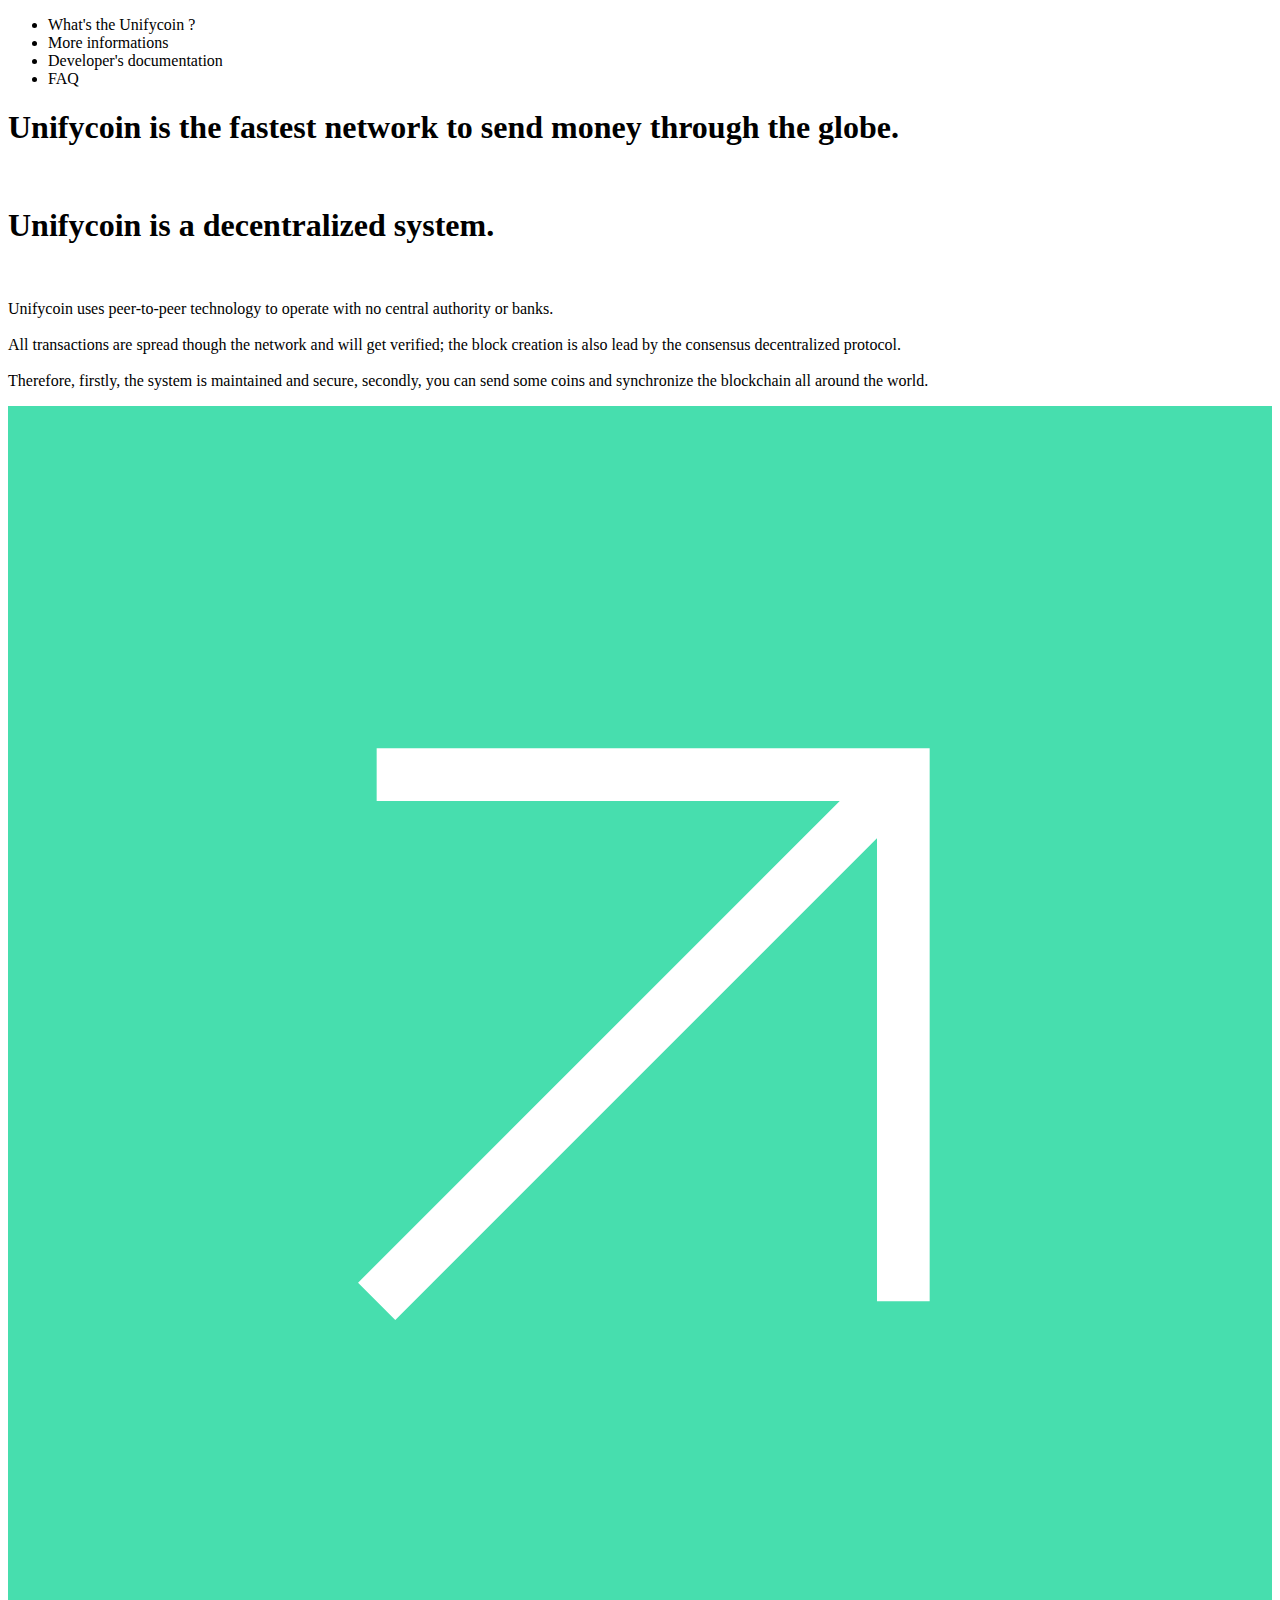
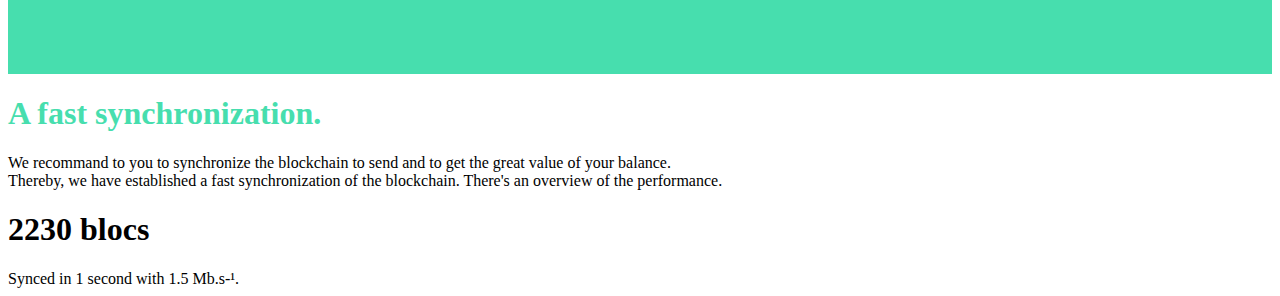
==== index.html @ 9b7f0802 "Add files via upload" ====
<!doctype html>
<html lang="en-US">
  <head>
    <meta charset="utf-8">
    <title>Unifycoin</title>
    <link href="assets/main.css" rel="stylesheet">
  </head>
  <body>
      <header class="application__header_content-structure">
          <ul class="application__header_navigation-structure">
              <li>What's the Unifycoin ?</li>
              <li>More informations</li>
              <li>Developer's documentation</li>
              <li>FAQ</li>
          </ul>
      </header>
      <main class="application__main_content-structure">
        <section class="application__portfolio_content-structure">
            <h1 class="application__portfolio_title-content">Unifycoin is the fastest network to send money through the globe.</h1>
        </section>
        
        <section class="application__advantages_content-structure">
            <div class="application__presentation_title-container">
                <div class="application__presentation_illustration-structure">
                    <img class="application__presentation_illustration-network" alt="" src="assets/icons/private-relay.png">
                </div>
                <h1 class="application__presentation_title-content">Unifycoin is a decentralized system.</h1>
            </div>
            <div class="application__presentation_description-structure">
                <img class="application__presentation_illustation-glob" alt="" src="assets/icons/glob.svg"/>
                <div class="application__presentation_container-structure">
                    <p class="application__presentation_description_content">Unifycoin uses peer-to-peer technology to operate with no central authority or banks.<br><br>All transactions are spread though the network and will get verified; the block creation is also lead by the consensus decentralized protocol.<br><br>Therefore, firstly, the system is maintained and secure, secondly, you can send some coins and synchronize the blockchain all around the world.
                    </p>
                </div>
            </div>
        </section>
        
        <section class="application__advantages_multi-container" data-grid-columns="2">
            <div class="application__advantages_content-structure">
                <div class="application__presentation_title-container">
                    <div class="application__presentation_illustration-structure" style="background-color:#47deae;">
                        <svg viewBox="0 0 24 24" class="application__presentation_illustration-network">
                            <path fill="none" stroke="#fff" strokelinecap="round" strokelinejoin="round" strokewidth="5" d="M7 17L17 7M7 7h10v10"></path>
                        </svg>
                    </div>
                    <h1 class="application__presentation_title-content" style="color:#47deae;">A fast synchronization.</h1>
                </div>
                <div class="application__presentation_container-structure">
                    <p class="application__presentation_description_content">We recommand to you to synchronize the blockchain to send and to get the great value of your balance.<br>Thereby, we have established a fast synchronization of the blockchain. There's an overview of the performance.</p>
                    <div class="application__progressbar_container-structure">
                        <div class="application__progressbar_content-personalized"></div>
                    </div>
                    <h1 class="application__progressbar_content-legend">2230 blocs</h1>
                    <span>Synced in 1 second with 1.5 Mb.s-¹.</span>
                </div>
            </div>
        </section>
      </main>
  </body>
</html>
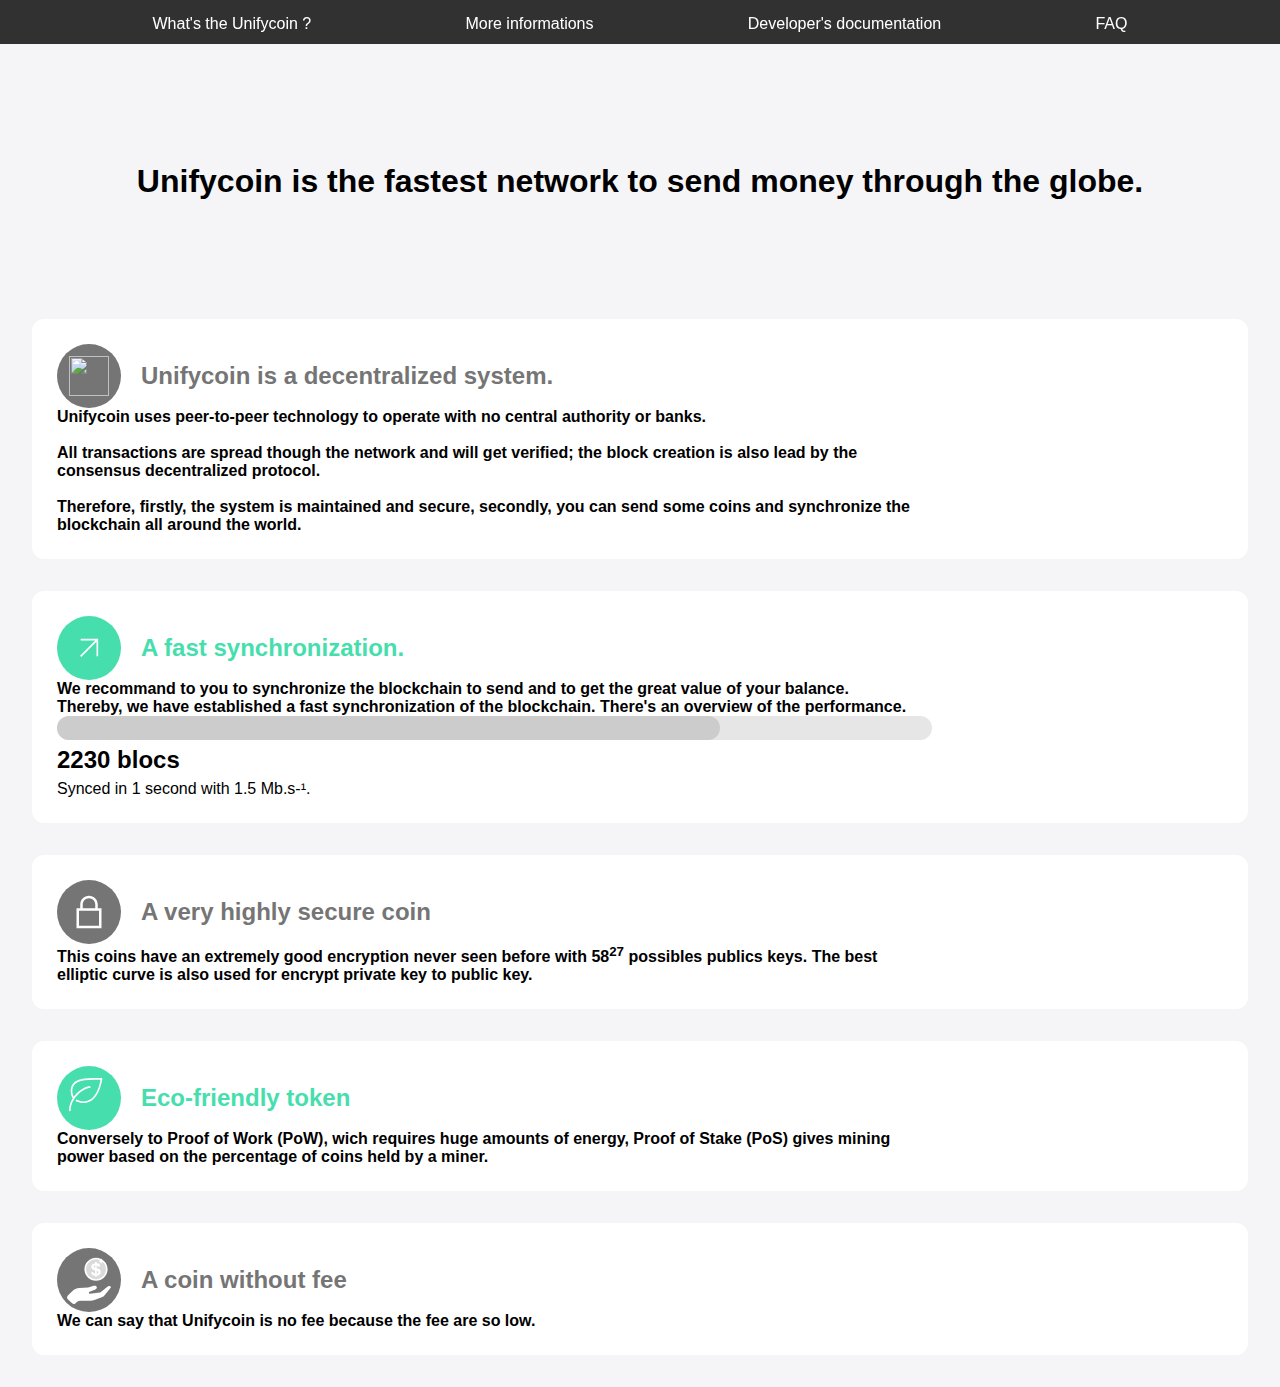
==== commit 0f09dbe9: "navbar" ====
--- a/index.html
+++ b/index.html
@@ -4,27 +4,33 @@
     <meta charset="utf-8">
     <title>Unifycoin</title>
     <link href="assets/main.css" rel="stylesheet">
+    <link rel="icon" type="image/png" href="/assets/icons/favicon.png" />
   </head>
   <body>
       <header class="application__header_content-structure">
           <ul class="application__header_navigation-structure">
-              <li>What's the Unifycoin ?</li>
-              <li>More informations</li>
-              <li>Developer's documentation</li>
-              <li>FAQ</li>
+                <li><a href="/">What's the Unifycoin ?</a></li>
+                <li class="deroulant"><a href="">More informations</a>
+                    <ul class="sous">
+                        <li><a href="/information/developer.html">For developer</a></li>
+                        <li><a href="/information/enterprise.html">For enterprise</a></li>
+                    </ul>
+                </li>
+                <li><a href="documentation.html">Developer's documentation</a></li>
+                <li><a href="faq.html">FAQ</a></li>
           </ul>
       </header>
       <main class="application__main_content-structure">
         <section class="application__portfolio_content-structure">
-            <h1 class="application__portfolio_title-content">Unifycoin is the fastest network to send money through the globe.</h1>
-        </section>
+            <h1 class="application__portfolio_title-content" id="presentation">Unifycoin is the fastest network to send money through the globe.</h1>
+        </section>  
         
         <section class="application__advantages_content-structure">
             <div class="application__presentation_title-container">
                 <div class="application__presentation_illustration-structure">
                     <img class="application__presentation_illustration-network" alt="" src="assets/icons/private-relay.png">
                 </div>
-                <h1 class="application__presentation_title-content">Unifycoin is a decentralized system.</h1>
+                <h2 class="application__presentation_title-content" >Unifycoin is a decentralized system.</h2>
             </div>
             <div class="application__presentation_description-structure">
                 <img class="application__presentation_illustation-glob" alt="" src="assets/icons/glob.svg"/>
@@ -43,15 +49,67 @@
                             <path fill="none" stroke="#fff" strokelinecap="round" strokelinejoin="round" strokewidth="5" d="M7 17L17 7M7 7h10v10"></path>
                         </svg>
                     </div>
-                    <h1 class="application__presentation_title-content" style="color:#47deae;">A fast synchronization.</h1>
+                    <h2 class="application__presentation_title-content" style="color:#47deae;">A fast synchronization.</h2>
                 </div>
                 <div class="application__presentation_container-structure">
                     <p class="application__presentation_description_content">We recommand to you to synchronize the blockchain to send and to get the great value of your balance.<br>Thereby, we have established a fast synchronization of the blockchain. There's an overview of the performance.</p>
                     <div class="application__progressbar_container-structure">
                         <div class="application__progressbar_content-personalized"></div>
                     </div>
-                    <h1 class="application__progressbar_content-legend">2230 blocs</h1>
+                    <h2 class="application__progressbar_content-legend">2230 blocs</h2>
                     <span>Synced in 1 second with 1.5 Mb.s-¹.</span>
+                </div>
+            </div>
+        </section>
+        <section class="application__advantages_multi-container"  data-grid-columns="2">
+            <div class="application__advantages_content-structure" >
+                <div class="application__presentation_title-container" >
+                    <div class="application__presentation_illustration-structure" style="background-color:#757575;">
+                        <svg viewBox="0 0 32 32" class="application__presentation_illustration-network">
+                            <path fill="#fff" stroke="none" d="M 16 3 C 12.15625 3 9 6.15625 9 10 L 9 13 L 6 13 L 6 29 L 26 29 L 26 13 L 23 13 L 23 10 C 23 6.15625 19.84375 3 16 3 Z M 16 5 C 18.753906 5 21 7.246094 21 10 L 21 13 L 11 13 L 11 10 C 11 7.246094 13.246094 5 16 5 Z M 8 15 L 24 15 L 24 27 L 8 27 Z"/>
+                        </svg>
+                    </div>
+                    <h2 class="application__presentation_title-content" style="color:#757575;">A very highly secure coin</h2>
+                </div>
+                <div class="application__presentation_container-structure" >
+                    <p class="application__presentation_description_content">This coins have an extremely good encryption never seen before with 58<sup>27</sup> possibles publics keys. The best elliptic curve is also used for encrypt private key to public key.</p>
+                </div>
+            </div>
+        </section>
+        <section class="application__advantages_multi-container" data-grid-columns="2">
+            <div class="application__advantages_content-structure">
+                <div class="application__presentation_title-container">
+                    <div class="application__presentation_illustration-structure" style="background-color:#47deae;">
+                        <svg viewBox="0 0 24 24" class="application__presentation_illustration-network">
+                            <path fill="#fff" stroke="none" d="M19.883 0.178c-0.095-0.113-0.235-0.178-0.382-0.178l-0.51-0c-5.040-0.002-9.021-0.003-11.952 0.698-1.575 0.377-2.793 0.946-3.723 1.739-1.004 0.856-1.688 1.977-2.093 3.429-0.269 0.964-0.395 2.705 0.136 4.437 0.196 0.64 0.502 1.244 0.91 1.799-1.216 1.905-2.267 4.414-2.267 7.399 0 0.276 0.224 0.5 0.5 0.5s0.5-0.224 0.5-0.5c0-4.605 2.728-8.021 4.354-9.646 1.167-1.167 2.486-2.152 3.816-2.848 1.238-0.648 2.421-1.005 3.331-1.005 0.276 0 0.5-0.224 0.5-0.5s-0.224-0.5-0.5-0.5c-1.084 0-2.396 0.387-3.794 1.12-1.418 0.743-2.822 1.789-4.059 3.027-0.522 0.522-1.15 1.218-1.774 2.070-0.242-0.381-0.43-0.785-0.559-1.207-0.5-1.632-0.316-3.204-0.129-3.875 1.43-5.125 6.862-5.138 16.717-5.135-1.175 6.288-3.366 10.358-6.516 12.101-2.922 1.617-5.82 0.735-6.931 0.28-0.234-0.096-0.47-0.214-0.699-0.35-0.237-0.141-0.544-0.063-0.685 0.174s-0.063 0.544 0.174 0.685c0.272 0.162 0.552 0.302 0.832 0.417 0.622 0.254 1.624 0.58 2.865 0.687 0.274 0.024 0.545 0.035 0.814 0.035 1.469 0 2.849-0.353 4.115-1.053 1.609-0.89 3.001-2.339 4.139-4.304 1.334-2.305 2.338-5.362 2.983-9.086 0.025-0.145-0.015-0.294-0.11-0.407z"/>
+                        </svg>
+                    </div>
+                    <h2 class="application__presentation_title-content" style="color:#47deae;">Eco-friendly token</h2>
+                </div>
+                <div class="application__presentation_container-structure">
+                    <p class="application__presentation_description_content">Conversely to Proof of Work (PoW), wich requires huge amounts of energy, Proof of Stake (PoS) gives mining power based on the percentage of coins held by a miner. </p>
+                </div>
+            </div>
+        </section>
+        <section class="application__advantages_multi-container" data-grid-columns="2">
+            <div class="application__advantages_content-structure">
+                <div class="application__presentation_title-container">
+                    <div class="application__presentation_illustration-structure" style="background-color:#757575;">
+                        <svg version="1.1" id="Layer_1" xmlns="http://www.w3.org/2000/svg" xmlns:xlink="http://www.w3.org/1999/xlink" x="0px" y="0px" viewBox="0 0 512.335 512.335" style="enable-background:new 0 0 512.335 512.335;" xml:space="preserve">
+                            <circle style="fill:rgb(218, 218, 218);" cx="331.081" cy="141.241" r="114.759"/>
+                            <path style="fill:#fff;" d="M482.15,322.457c-11.624-2.972-23.625-0.431-32.983,7.872l-69.651,56.691  c-2.452,1.996-5.395,3.296-8.522,3.766l-103.946,11.196l-1.998,0.012c-7.36,0-12.167-7.722-8.917-14.326  c1.141-2.318,3.139-4.102,5.572-4.971l57.605-22.973c14.621-5.517,23.495-17.793,19.495-29.793  c-4.839-14.516-16.919-15.448-31.633-11.77l-61.001,17.585l-92.621,6.176c-29.868,1.992-57.997,14.756-79.164,35.923l-43.809,43.809  c-9.97,9.971-11.591,26.284-2.396,36.972c3.892,4.525,29.833,29.076,48.381,46.841c9.105,8.719,23.285,9.187,32.97,1.117  l21.123-17.603c9.519-7.933,21.518-12.278,33.91-12.279l111.539-0.011c12.999-0.001,25.886-2.394,38.017-7.061l85.323-32.817  c7.267-2.795,13.698-7.402,18.684-13.384l69.561-83.474C492.77,333.862,489.835,324.423,482.15,322.457z"/>
+                            <path style="fill:#fff;" d="M331.081,264.828c-68.147,0-123.586-55.439-123.586-123.586S262.934,17.655,331.081,17.655  s123.586,55.439,123.586,123.586S399.228,264.828,331.081,264.828z M331.081,35.31c-58.41,0-105.931,47.518-105.931,105.931  s47.521,105.931,105.931,105.931s105.931-47.518,105.931-105.931S389.491,35.31,331.081,35.31z"/>
+                            <path style="fill:#fff;" d="M381.75,170.211c0-19.847-11.708-32.011-35.122-37.133l-8.242-1.618V97.347  c6.291,1.318,11.256,5.046,13.734,10.016c2.097,4.205,6.372,6.873,11.072,6.873c9.575,0,15.785-10.553,10.688-18.658  c-6.654-10.58-19.126-17.673-35.494-19.491v-5.892c0-4.64-3.762-8.402-8.402-8.402c-4.64,0-8.402,3.762-8.402,8.402v5.89  c-25.976,2.828-41.172,17.045-41.172,38.793c0,19.023,11.798,31.737,33.841,36.859l7.331,1.729v35.85  c-7.424-1.38-13.071-5.185-15.859-10.53c-2.166-4.153-6.372-6.836-11.058-6.836h-1.236c-9.58,0-15.72,10.521-10.685,18.673  c6.858,11.104,20.392,18.101,38.837,19.649v3.961c0,4.64,3.762,8.402,8.402,8.402c4.64,0,8.402-3.762,8.402-8.402v-4.047  C366.122,207.328,381.75,193.014,381.75,170.211z M306.844,112.591c0-7.982,6.029-14.023,14.74-15.379v30.713  C311.957,125.302,306.844,120.049,306.844,112.591z M338.388,189.642v-32.995c11.91,2.68,17.479,7.985,17.479,16.492  C355.867,182.406,349.42,188.483,338.388,189.642z"/>
+                            <g>
+                                <path style="fill:#FFFFFF;" d="M413.165,53.773c-13.173-3.004-23.543-13.373-26.546-26.546c-0.226-0.992-1.539-0.992-1.766,0   c-3.004,13.173-13.373,23.543-26.546,26.546c-0.992,0.226-0.992,1.539,0,1.766c13.173,3.004,23.543,13.373,26.546,26.546   c0.226,0.992,1.539,0.992,1.766,0c3.004-13.173,13.373-23.543,26.546-26.546C414.157,55.313,414.157,53.999,413.165,53.773z"/>
+                                <path style="fill:#FFFFFF;" d="M371.427,93.391c-9.274-2.402-16.577-9.705-18.979-18.979c-0.242-0.931-1.447-0.931-1.688,0   c-2.402,9.274-9.705,16.577-18.979,18.979c-0.931,0.242-0.931,1.447,0,1.688c9.274,2.402,16.577,9.704,18.979,18.979   c0.242,0.931,1.447,0.931,1.688,0c2.402-9.276,9.705-16.577,18.979-18.979C372.359,94.839,372.359,93.633,371.427,93.391z"/>
+                            </g>
+                            </svg>
+                    </div>
+                    <h2 class="application__presentation_title-content" style="color:#757575;">A coin without fee</h2>
+                </div>
+                <div class="application__presentation_container-structure">
+                    <p class="application__presentation_description_content">We can say that Unifycoin is no fee because the fee are so low.</p>    
                 </div>
             </div>
         </section>
--- a/assets/main.css
+++ b/assets/main.css
@@ -0,0 +1,179 @@
+/*RESET CSS*/
+*{
+    margin: 0px;
+    padding: 0px;
+}
+/** Apply the default style */
+html {
+    background-color: #f5f5f7;
+}
+
+a:active, a:hover, a {
+    color: #fff;
+    text-decoration: none;
+    transition-duration: 1s;
+}
+a:hover{
+    letter-spacing: 1px;
+}
+
+body, ul {
+    margin: 0;
+    font-family: "SF Pro Display", sans-serif;
+}
+
+h1, h2, h3, h4, h5, h6 {
+    margin: .25em 0;
+}
+
+.application__main_content-structure {
+    padding: 0 32px;
+}
+
+/** Import the default fonts */
+@font-face {
+    font-family: "SF Pro Display";
+    font-style: normal;
+    font-weight: 700;
+    font-display: swap;
+    src: url(fonts/sf-pro-display_regular.ttf) format("ttf");
+}
+
+@font-face {
+    font-family: "SF Pro Display Semibold";
+    font-style: normal;
+    font-weight: 700;
+    font-display: swap;
+    src: url(fonts/sf-pro-display_semibold.ttf) format("ttf");
+}
+
+@font-face {
+    font-family: "SF Pro Display Bold";
+    font-style: normal;
+    font-weight: bold;
+    font-display: swap;
+    src: url(fonts/sf-pro-display_bold.ttf) format("ttf");
+}
+
+
+/** Apply the header's style */
+.application__header_content-structure {
+    background-color: rgba(0, 0, 0, .8);
+    backdrop-filter: blur(10px);
+    top: 0;
+    position: sticky;
+    height: 44px;
+}
+
+.sous {
+    display: none;
+    list-style-type: none;
+}
+.deroulant:hover .sous {
+    z-index: 1000;
+    position: absolute;
+    display: list-item !important;
+    background-color: rgba(0, 0, 0, .8);
+    backdrop-filter: blur(10px);
+    margin-top: 10px;
+    margin-left: -10px;
+    padding-left: 10px;
+    padding-right: 50px;
+    line-height: 1.5;
+}
+.deroulant:hover .sous li {
+    float: none;
+}
+
+.application__header_navigation-structure {
+    display: flex;
+    justify-content: space-between;
+    padding: 15px 20px 15px 20px;
+    max-width: 975px;
+    margin: auto;
+}
+
+.application__header_navigation-structure > li {
+    list-style: none;
+    font-family: "SF Pro Display bold", sans-serif;
+    color: #fff;
+}
+
+/** Apply the section's style */
+.application__advantages_multi-container {
+    display: grid;
+    grid-column-gap: 32px;
+}
+
+.application__portfolio_content-structure {
+    height: 275px;
+    display: flex;
+    justify-content: center;
+    flex-direction: column;
+    align-items: center;
+}
+
+.application__advantages_content-structure {
+    padding: 25px;
+    margin-bottom: 32px;
+    background-color: #fff;
+    border-radius: 12px;
+}
+
+.application__presentation_title-content {
+    color: #757575;
+}
+
+.application__presentation_description_content {
+    font-weight: bold;
+}
+
+.application__presentation_description-structure {
+    display: flex;
+}
+
+.application__presentation_title-container {
+    display: flex;
+    align-items: center;
+}
+
+.application__presentation_illustration-structure {
+    border-radius: 100%;
+    background-color: #757575;
+    padding: 8px;
+    height: 48px;
+    width: 48px;
+    margin-right: 20px;
+    display: flex;
+    justify-content: center;
+    align-items: center;
+}
+
+.application__presentation_illustration-network {
+    height: 40px;
+    width: 40px;
+}
+
+.application__advantages_multi-container {
+    display: grid;
+    grid-template-columns: repeat(attr(data-grid-columns), 1fr);
+    grid-column-gap: 32px;
+}
+
+.application__presentation_container-structure {
+    width: 75%;
+}
+
+/** Personalized progress bar */
+.application__progressbar_container-structure {
+    height: 24px;
+    border-radius: 12px;
+    background-color: #e6e6e6;
+}
+
+.application__progressbar_content-personalized {
+    border-radius: 12px;
+    background-color: #ccc;
+    width: 75.85%;
+    height: 100%;
+}
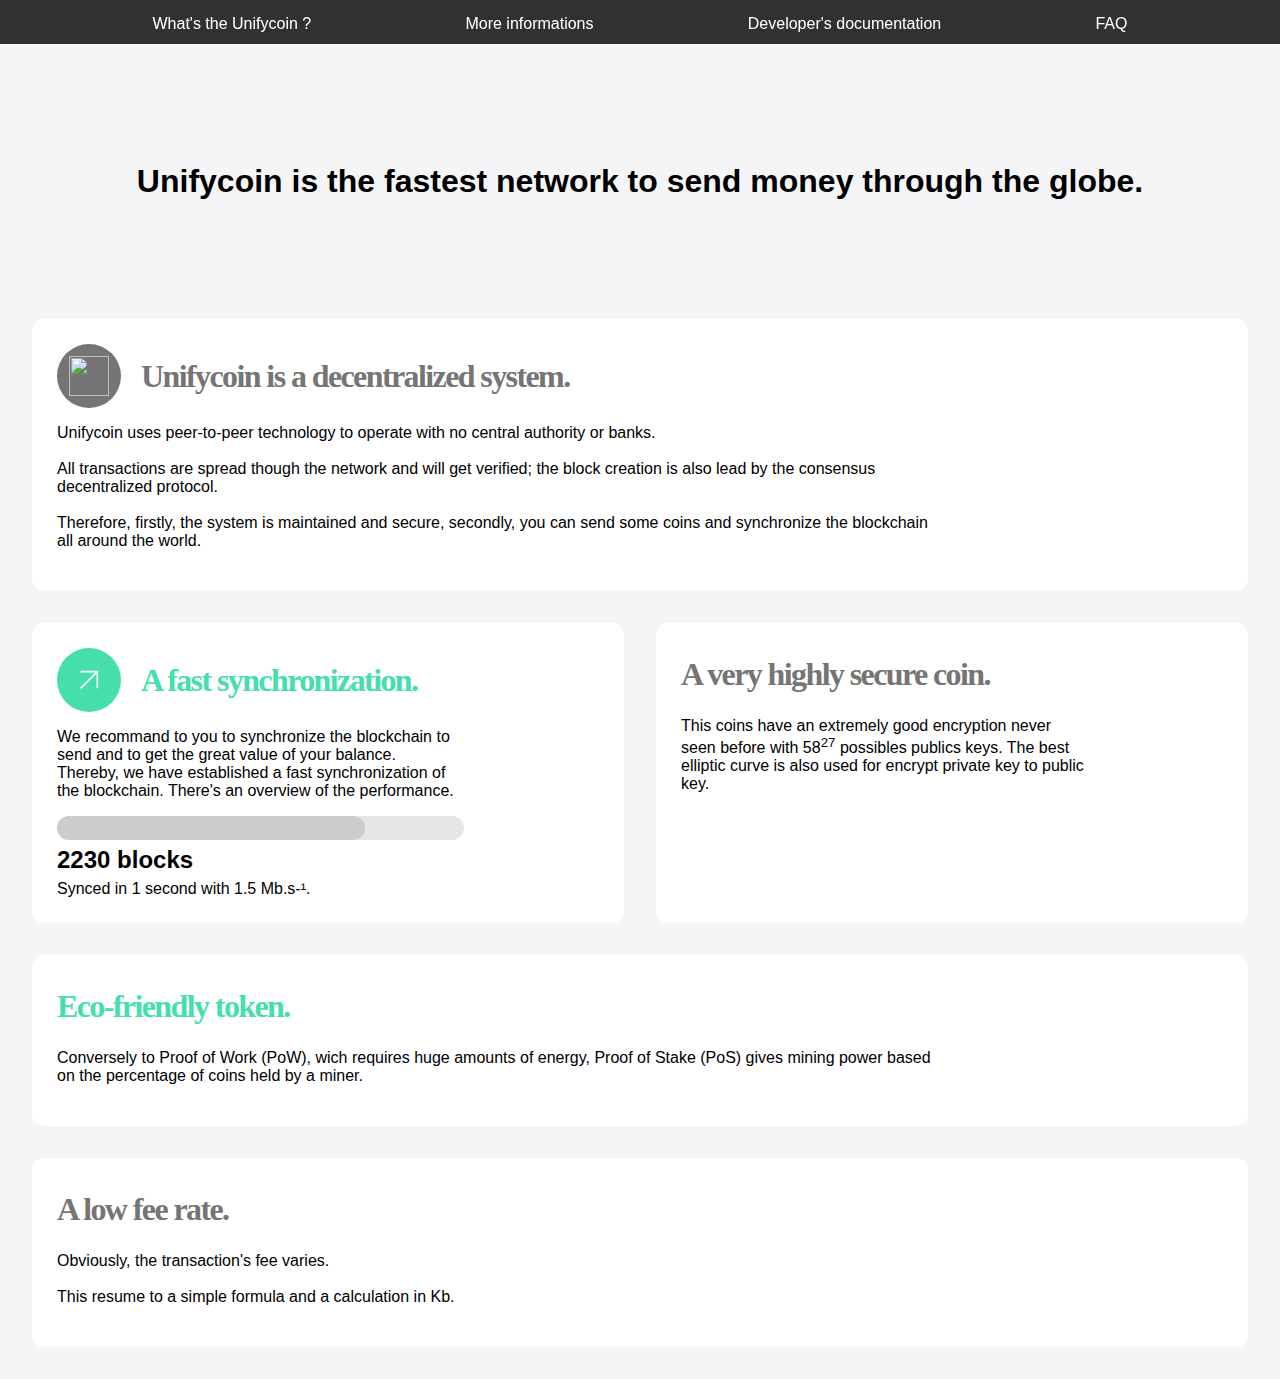
==== commit 5bbc516f: "Update index.html" ====
--- a/index.html
+++ b/index.html
@@ -4,33 +4,50 @@
     <meta charset="utf-8">
     <title>Unifycoin</title>
     <link href="assets/main.css" rel="stylesheet">
+    <script src="assets/main.js" defer></script>
     <link rel="icon" type="image/png" href="/assets/icons/favicon.png" />
   </head>
   <body>
       <header class="application__header_content-structure">
           <ul class="application__header_navigation-structure">
-                <li><a href="/">What's the Unifycoin ?</a></li>
-                <li class="deroulant"><a href="">More informations</a>
-                    <ul class="sous">
-                        <li><a href="/information/developer.html">For developer</a></li>
-                        <li><a href="/information/enterprise.html">For enterprise</a></li>
-                    </ul>
+                <li>
+                    <a href="/">What's the Unifycoin ?</a>
                 </li>
-                <li><a href="documentation.html">Developer's documentation</a></li>
-                <li><a href="faq.html">FAQ</a></li>
+                <li class="application__header_items-content" data-subnav-overlay="true">
+                    <a class="application__header_item-important" href="">More informations</a>
+                    <div class="application__header_subnav-structure">
+                        <div class="application__header_dropdown-content">
+                            <span class="application__quick_links-content">Quicks learning for developers</span>
+                            <ul class="application__subnav_group-structure">
+                                <li><a href="/information/developer.html">Peer to peer integration</a></li>
+                                <li><a href="/information/developer.html">Blockchain</a></li>
+                                <li><a href="/information/developer.html">Transactions</a></li>
+                                <li><a href="/information/developer.html">Contracts</a></li>
+                                <li><a href="/information/developer.html">Wallets</a></li>
+                                <li><a href="/information/developer.html">Payment Processing</a></li>
+                                <li><a href="/information/developer.html">Proof Of Stake</a></li>
+                            </ul>
+                        </div>
+                    </div>
+                </li>
+                <li>
+                    <a href="documentation.html">Developer's documentation</a>
+                </li>
+                <li>
+                    <a href="faq.html">FAQ</a>
+                </li>
           </ul>
       </header>
       <main class="application__main_content-structure">
         <section class="application__portfolio_content-structure">
             <h1 class="application__portfolio_title-content" id="presentation">Unifycoin is the fastest network to send money through the globe.</h1>
-        </section>  
-        
+        </section>
         <section class="application__advantages_content-structure">
             <div class="application__presentation_title-container">
-                <div class="application__presentation_illustration-structure">
+                <div class="application__presentation_illustration-structure" style="background-color: #757575;">
                     <img class="application__presentation_illustration-network" alt="" src="assets/icons/private-relay.png">
                 </div>
-                <h2 class="application__presentation_title-content" >Unifycoin is a decentralized system.</h2>
+                <h1 class="application__presentation_title-content" style="color: #757575;">Unifycoin is a decentralized system.</h1>
             </div>
             <div class="application__presentation_description-structure">
                 <img class="application__presentation_illustation-glob" alt="" src="assets/icons/glob.svg"/>
@@ -40,7 +57,6 @@
                 </div>
             </div>
         </section>
-        
         <section class="application__advantages_multi-container" data-grid-columns="2">
             <div class="application__advantages_content-structure">
                 <div class="application__presentation_title-container">
@@ -49,68 +65,40 @@
                             <path fill="none" stroke="#fff" strokelinecap="round" strokelinejoin="round" strokewidth="5" d="M7 17L17 7M7 7h10v10"></path>
                         </svg>
                     </div>
-                    <h2 class="application__presentation_title-content" style="color:#47deae;">A fast synchronization.</h2>
+                    <h1 class="application__presentation_title-content" style="color:#47deae;">A fast synchronization.</h1>
                 </div>
                 <div class="application__presentation_container-structure">
                     <p class="application__presentation_description_content">We recommand to you to synchronize the blockchain to send and to get the great value of your balance.<br>Thereby, we have established a fast synchronization of the blockchain. There's an overview of the performance.</p>
                     <div class="application__progressbar_container-structure">
                         <div class="application__progressbar_content-personalized"></div>
                     </div>
-                    <h2 class="application__progressbar_content-legend">2230 blocs</h2>
+                    <h2 class="application__progressbar_content-legend">2230 blocks</h2>
                     <span>Synced in 1 second with 1.5 Mb.s-¹.</span>
                 </div>
             </div>
-        </section>
-        <section class="application__advantages_multi-container"  data-grid-columns="2">
             <div class="application__advantages_content-structure" >
                 <div class="application__presentation_title-container" >
-                    <div class="application__presentation_illustration-structure" style="background-color:#757575;">
-                        <svg viewBox="0 0 32 32" class="application__presentation_illustration-network">
-                            <path fill="#fff" stroke="none" d="M 16 3 C 12.15625 3 9 6.15625 9 10 L 9 13 L 6 13 L 6 29 L 26 29 L 26 13 L 23 13 L 23 10 C 23 6.15625 19.84375 3 16 3 Z M 16 5 C 18.753906 5 21 7.246094 21 10 L 21 13 L 11 13 L 11 10 C 11 7.246094 13.246094 5 16 5 Z M 8 15 L 24 15 L 24 27 L 8 27 Z"/>
-                        </svg>
-                    </div>
-                    <h2 class="application__presentation_title-content" style="color:#757575;">A very highly secure coin</h2>
+                    <h1 class="application__presentation_title-content" style="color:#757575;">A very highly secure coin.</h1>
                 </div>
                 <div class="application__presentation_container-structure" >
                     <p class="application__presentation_description_content">This coins have an extremely good encryption never seen before with 58<sup>27</sup> possibles publics keys. The best elliptic curve is also used for encrypt private key to public key.</p>
                 </div>
             </div>
         </section>
-        <section class="application__advantages_multi-container" data-grid-columns="2">
-            <div class="application__advantages_content-structure">
-                <div class="application__presentation_title-container">
-                    <div class="application__presentation_illustration-structure" style="background-color:#47deae;">
-                        <svg viewBox="0 0 24 24" class="application__presentation_illustration-network">
-                            <path fill="#fff" stroke="none" d="M19.883 0.178c-0.095-0.113-0.235-0.178-0.382-0.178l-0.51-0c-5.040-0.002-9.021-0.003-11.952 0.698-1.575 0.377-2.793 0.946-3.723 1.739-1.004 0.856-1.688 1.977-2.093 3.429-0.269 0.964-0.395 2.705 0.136 4.437 0.196 0.64 0.502 1.244 0.91 1.799-1.216 1.905-2.267 4.414-2.267 7.399 0 0.276 0.224 0.5 0.5 0.5s0.5-0.224 0.5-0.5c0-4.605 2.728-8.021 4.354-9.646 1.167-1.167 2.486-2.152 3.816-2.848 1.238-0.648 2.421-1.005 3.331-1.005 0.276 0 0.5-0.224 0.5-0.5s-0.224-0.5-0.5-0.5c-1.084 0-2.396 0.387-3.794 1.12-1.418 0.743-2.822 1.789-4.059 3.027-0.522 0.522-1.15 1.218-1.774 2.070-0.242-0.381-0.43-0.785-0.559-1.207-0.5-1.632-0.316-3.204-0.129-3.875 1.43-5.125 6.862-5.138 16.717-5.135-1.175 6.288-3.366 10.358-6.516 12.101-2.922 1.617-5.82 0.735-6.931 0.28-0.234-0.096-0.47-0.214-0.699-0.35-0.237-0.141-0.544-0.063-0.685 0.174s-0.063 0.544 0.174 0.685c0.272 0.162 0.552 0.302 0.832 0.417 0.622 0.254 1.624 0.58 2.865 0.687 0.274 0.024 0.545 0.035 0.814 0.035 1.469 0 2.849-0.353 4.115-1.053 1.609-0.89 3.001-2.339 4.139-4.304 1.334-2.305 2.338-5.362 2.983-9.086 0.025-0.145-0.015-0.294-0.11-0.407z"/>
-                        </svg>
-                    </div>
-                    <h2 class="application__presentation_title-content" style="color:#47deae;">Eco-friendly token</h2>
-                </div>
-                <div class="application__presentation_container-structure">
-                    <p class="application__presentation_description_content">Conversely to Proof of Work (PoW), wich requires huge amounts of energy, Proof of Stake (PoS) gives mining power based on the percentage of coins held by a miner. </p>
-                </div>
+        <section class="application__advantages_content-structure">
+            <div class="application__presentation_title-container">
+                <h1 class="application__presentation_title-content" style="color:#47deae;">Eco-friendly token.</h1>
+            </div>
+            <div class="application__presentation_container-structure">
+                <p class="application__presentation_description_content">Conversely to Proof of Work (PoW), wich requires huge amounts of energy, Proof of Stake (PoS) gives mining power based on the percentage of coins held by a miner. </p>
             </div>
         </section>
-        <section class="application__advantages_multi-container" data-grid-columns="2">
-            <div class="application__advantages_content-structure">
-                <div class="application__presentation_title-container">
-                    <div class="application__presentation_illustration-structure" style="background-color:#757575;">
-                        <svg version="1.1" id="Layer_1" xmlns="http://www.w3.org/2000/svg" xmlns:xlink="http://www.w3.org/1999/xlink" x="0px" y="0px" viewBox="0 0 512.335 512.335" style="enable-background:new 0 0 512.335 512.335;" xml:space="preserve">
-                            <circle style="fill:rgb(218, 218, 218);" cx="331.081" cy="141.241" r="114.759"/>
-                            <path style="fill:#fff;" d="M482.15,322.457c-11.624-2.972-23.625-0.431-32.983,7.872l-69.651,56.691  c-2.452,1.996-5.395,3.296-8.522,3.766l-103.946,11.196l-1.998,0.012c-7.36,0-12.167-7.722-8.917-14.326  c1.141-2.318,3.139-4.102,5.572-4.971l57.605-22.973c14.621-5.517,23.495-17.793,19.495-29.793  c-4.839-14.516-16.919-15.448-31.633-11.77l-61.001,17.585l-92.621,6.176c-29.868,1.992-57.997,14.756-79.164,35.923l-43.809,43.809  c-9.97,9.971-11.591,26.284-2.396,36.972c3.892,4.525,29.833,29.076,48.381,46.841c9.105,8.719,23.285,9.187,32.97,1.117  l21.123-17.603c9.519-7.933,21.518-12.278,33.91-12.279l111.539-0.011c12.999-0.001,25.886-2.394,38.017-7.061l85.323-32.817  c7.267-2.795,13.698-7.402,18.684-13.384l69.561-83.474C492.77,333.862,489.835,324.423,482.15,322.457z"/>
-                            <path style="fill:#fff;" d="M331.081,264.828c-68.147,0-123.586-55.439-123.586-123.586S262.934,17.655,331.081,17.655  s123.586,55.439,123.586,123.586S399.228,264.828,331.081,264.828z M331.081,35.31c-58.41,0-105.931,47.518-105.931,105.931  s47.521,105.931,105.931,105.931s105.931-47.518,105.931-105.931S389.491,35.31,331.081,35.31z"/>
-                            <path style="fill:#fff;" d="M381.75,170.211c0-19.847-11.708-32.011-35.122-37.133l-8.242-1.618V97.347  c6.291,1.318,11.256,5.046,13.734,10.016c2.097,4.205,6.372,6.873,11.072,6.873c9.575,0,15.785-10.553,10.688-18.658  c-6.654-10.58-19.126-17.673-35.494-19.491v-5.892c0-4.64-3.762-8.402-8.402-8.402c-4.64,0-8.402,3.762-8.402,8.402v5.89  c-25.976,2.828-41.172,17.045-41.172,38.793c0,19.023,11.798,31.737,33.841,36.859l7.331,1.729v35.85  c-7.424-1.38-13.071-5.185-15.859-10.53c-2.166-4.153-6.372-6.836-11.058-6.836h-1.236c-9.58,0-15.72,10.521-10.685,18.673  c6.858,11.104,20.392,18.101,38.837,19.649v3.961c0,4.64,3.762,8.402,8.402,8.402c4.64,0,8.402-3.762,8.402-8.402v-4.047  C366.122,207.328,381.75,193.014,381.75,170.211z M306.844,112.591c0-7.982,6.029-14.023,14.74-15.379v30.713  C311.957,125.302,306.844,120.049,306.844,112.591z M338.388,189.642v-32.995c11.91,2.68,17.479,7.985,17.479,16.492  C355.867,182.406,349.42,188.483,338.388,189.642z"/>
-                            <g>
-                                <path style="fill:#FFFFFF;" d="M413.165,53.773c-13.173-3.004-23.543-13.373-26.546-26.546c-0.226-0.992-1.539-0.992-1.766,0   c-3.004,13.173-13.373,23.543-26.546,26.546c-0.992,0.226-0.992,1.539,0,1.766c13.173,3.004,23.543,13.373,26.546,26.546   c0.226,0.992,1.539,0.992,1.766,0c3.004-13.173,13.373-23.543,26.546-26.546C414.157,55.313,414.157,53.999,413.165,53.773z"/>
-                                <path style="fill:#FFFFFF;" d="M371.427,93.391c-9.274-2.402-16.577-9.705-18.979-18.979c-0.242-0.931-1.447-0.931-1.688,0   c-2.402,9.274-9.705,16.577-18.979,18.979c-0.931,0.242-0.931,1.447,0,1.688c9.274,2.402,16.577,9.704,18.979,18.979   c0.242,0.931,1.447,0.931,1.688,0c2.402-9.276,9.705-16.577,18.979-18.979C372.359,94.839,372.359,93.633,371.427,93.391z"/>
-                            </g>
-                            </svg>
-                    </div>
-                    <h2 class="application__presentation_title-content" style="color:#757575;">A coin without fee</h2>
-                </div>
-                <div class="application__presentation_container-structure">
-                    <p class="application__presentation_description_content">We can say that Unifycoin is no fee because the fee are so low.</p>    
-                </div>
+        <section class="application__advantages_content-structure">
+            <div class="application__presentation_title-container">
+                <h1 class="application__presentation_title-content" style="color:#757575;">A low fee rate.</h1>
+            </div>
+            <div class="application__presentation_container-structure">
+                <p class="application__presentation_description_content">Obviously, the transaction's fee varies. <br><br>This resume to a simple formula and a calculation in Kb.</p>    
             </div>
         </section>
       </main>
--- a/assets/main.css
+++ b/assets/main.css
@@ -1,8 +1,3 @@
-/*RESET CSS*/
-*{
-    margin: 0px;
-    padding: 0px;
-}
 /** Apply the default style */
 html {
     background-color: #f5f5f7;
@@ -11,10 +6,6 @@
 a:active, a:hover, a {
     color: #fff;
     text-decoration: none;
-    transition-duration: 1s;
-}
-a:hover{
-    letter-spacing: 1px;
 }
 
 body, ul {
@@ -32,11 +23,35 @@
 
 /** Import the default fonts */
 @font-face {
+    font-family: "SF Pro Text";
+    font-style: normal;
+    font-weight: 700;
+    font-display: swap;
+    src: url(fonts/sf-pro-text_regular.woff2) format("woff2");
+}
+
+@font-face {
+    font-family: "SF Pro Text Medium";
+    font-style: normal;
+    font-weight: 700;
+    font-display: swap;
+    src: url(fonts/sf-pro-text_medium.woff2) format("woff2");
+}
+
+@font-face {
+    font-family: "SF Pro Text Bold";
+    font-style: normal;
+    font-weight: bold;
+    font-display: swap;
+    src: url(fonts/sf-pro-text_bold.woff2) format("woff2");
+}
+
+@font-face {
     font-family: "SF Pro Display";
     font-style: normal;
     font-weight: 700;
     font-display: swap;
-    src: url(fonts/sf-pro-display_regular.ttf) format("ttf");
+    src: url(fonts/sf-pro-display_regular.woff2) format("woff2");
 }
 
 @font-face {
@@ -44,7 +59,7 @@
     font-style: normal;
     font-weight: 700;
     font-display: swap;
-    src: url(fonts/sf-pro-display_semibold.ttf) format("ttf");
+    src: url(fonts/sf-pro-display_semibold.woff2) format("woff2");
 }
 
 @font-face {
@@ -52,7 +67,7 @@
     font-style: normal;
     font-weight: bold;
     font-display: swap;
-    src: url(fonts/sf-pro-display_bold.ttf) format("ttf");
+    src: url(fonts/sf-pro-display_bold.woff2) format("woff2");
 }
 
 
@@ -65,24 +80,58 @@
     height: 44px;
 }
 
-.sous {
+
+/** Sub menu reference. */
+.application__quick_links-content {
+    font-size: 12px;
+    line-height: 1.33337;
+    letter-spacing: -.02em;
+    text-transform: uppercase;
+    color: #6e6e73;
+    font-weight: normal;
+}
+
+.application__subnav_group-structure > li > a {
+    color: #1d1d1f;
+}
+
+.application__subnav_group-structure > li > a:hover {
+    color: #06c;
+}
+
+.application__subnav_group-structure {  
+    list-style: none;
+    padding: 0;
+}
+
+.application__header_subnav-structure {
     display: none;
-    list-style-type: none;
-}
-.deroulant:hover .sous {
-    z-index: 1000;
+    padding-top: 20px;
     position: absolute;
-    display: list-item !important;
-    background-color: rgba(0, 0, 0, .8);
-    backdrop-filter: blur(10px);
-    margin-top: 10px;
-    margin-left: -10px;
-    padding-left: 10px;
-    padding-right: 50px;
-    line-height: 1.5;
-}
-.deroulant:hover .sous li {
-    float: none;
+}
+
+.application__header_dropdown-content {
+    background: #fff;
+    padding: 24px 40px 18px;
+    border-radius: 12px;
+    font-family: "SF Pro Text", "Myriad Set Pro", "Helvetica Neue", "Helvetica", "Arial", sans-serif;
+}
+
+.application__header_items-content:hover .application__header_subnav-structure {
+    display: block;
+    animation: dropdown-display .4s cubic-bezier(.73, .005, .22,1);
+}
+
+@keyframes dropdown-display {
+    0% {
+        opacity:0;
+        transform:scale(.98) translateY(-.6em);
+    }
+
+    to {
+        opacity:1;
+        transform:scale(1) translateY(0);
+    }
 }
 
 .application__header_navigation-structure {
@@ -99,6 +148,16 @@
     color: #fff;
 }
 
+/** Title principal. */
+#presentation {
+    font-family: "SF Pro Display bold", sans-serif;
+    font-size: 32px;
+}
+
+.application__progressbar_content-legend {
+    font-family: "SF Pro Text bold", sans-serif;
+}
+
 /** Apply the section's style */
 .application__advantages_multi-container {
     display: grid;
@@ -120,16 +179,17 @@
     border-radius: 12px;
 }
 
+.application__presentation_description_content {
+    font-family: "SF Pro Text bold", sans-serif;
+}
+
+.application__presentation_description-structure {
+    display: flex;
+}
+
 .application__presentation_title-content {
-    color: #757575;
-}
-
-.application__presentation_description_content {
-    font-weight: bold;
-}
-
-.application__presentation_description-structure {
-    display: flex;
+    font-family: "SF Pro Text bold";
+    letter-spacing: -.05em;
 }
 
 .application__presentation_title-container {
@@ -156,7 +216,7 @@
 
 .application__advantages_multi-container {
     display: grid;
-    grid-template-columns: repeat(attr(data-grid-columns), 1fr);
+    grid-template-columns: repeat(2, 1fr);
     grid-column-gap: 32px;
 }
 
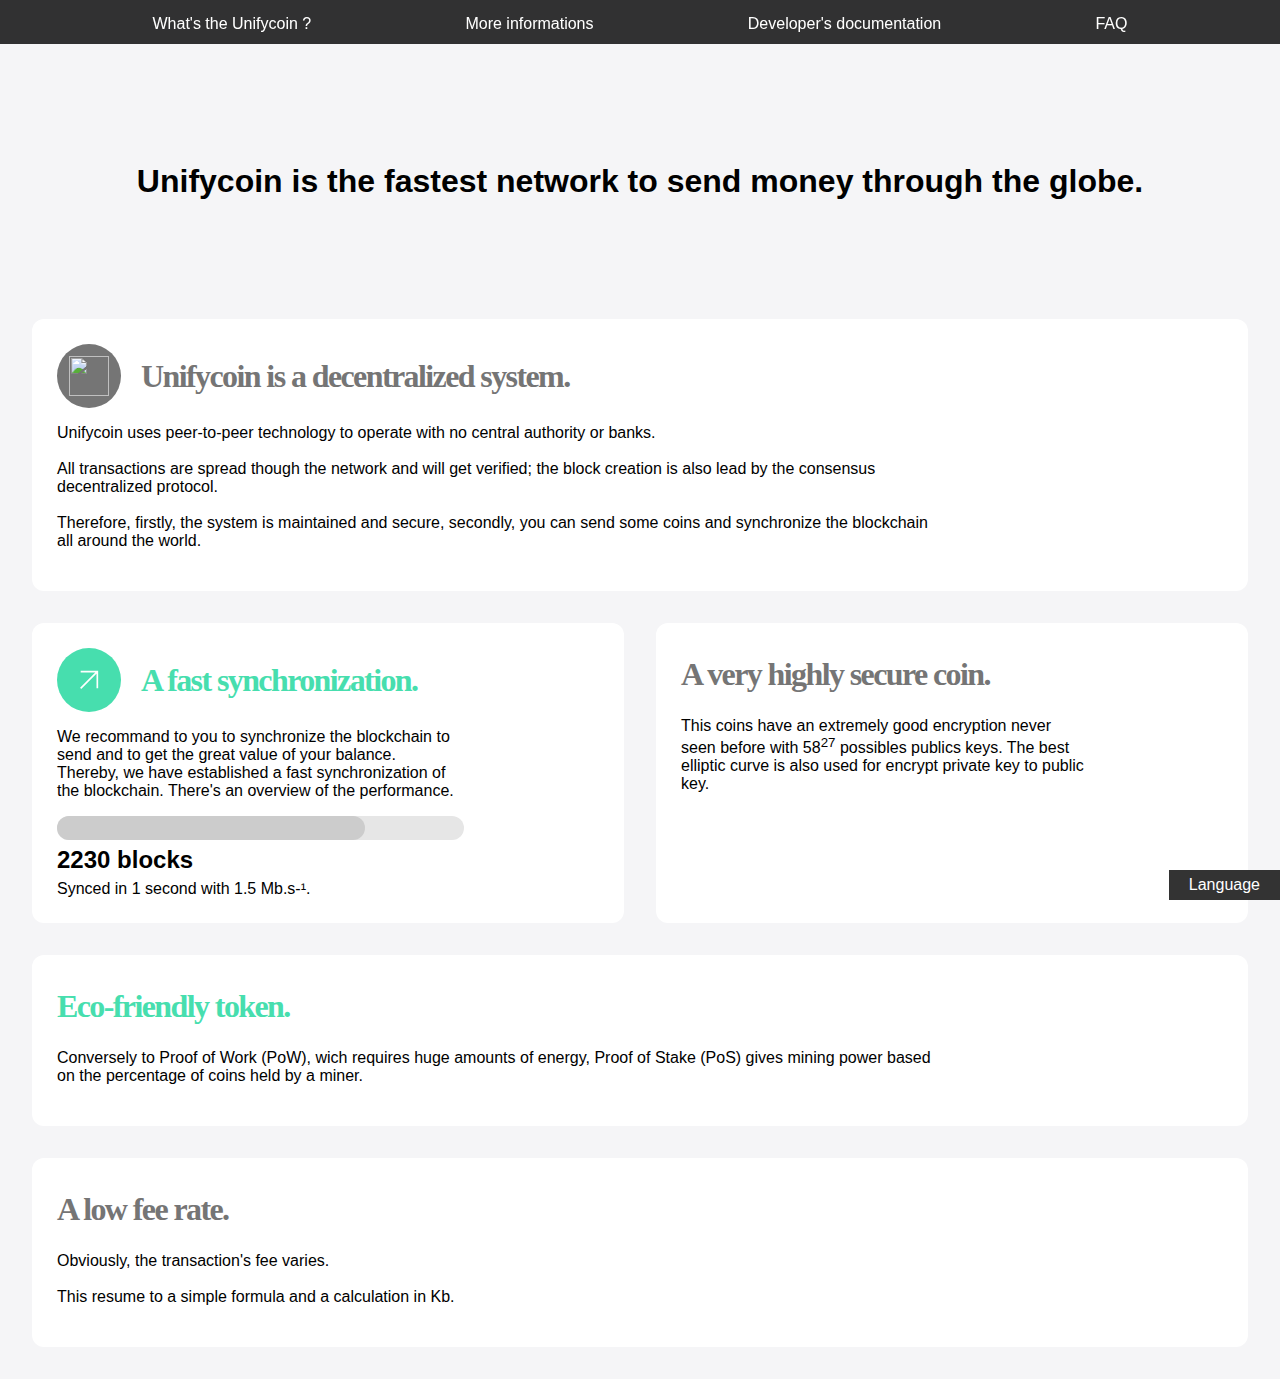
==== commit bdaa05ef: "language + faq" ====
--- a/index.html
+++ b/index.html
@@ -4,40 +4,39 @@
     <meta charset="utf-8">
     <title>Unifycoin</title>
     <link href="assets/main.css" rel="stylesheet">
-    <script src="assets/main.js" defer></script>
-    <link rel="icon" type="image/png" href="/assets/icons/favicon.png" />
+    <link rel="icon" type="image/png" href="assets/icons/favicon.png" />
   </head>
   <body>
-      <header class="application__header_content-structure">
-          <ul class="application__header_navigation-structure">
-                <li>
-                    <a href="/">What's the Unifycoin ?</a>
-                </li>
-                <li class="application__header_items-content" data-subnav-overlay="true">
-                    <a class="application__header_item-important" href="">More informations</a>
-                    <div class="application__header_subnav-structure">
-                        <div class="application__header_dropdown-content">
-                            <span class="application__quick_links-content">Quicks learning for developers</span>
-                            <ul class="application__subnav_group-structure">
-                                <li><a href="/information/developer.html">Peer to peer integration</a></li>
-                                <li><a href="/information/developer.html">Blockchain</a></li>
-                                <li><a href="/information/developer.html">Transactions</a></li>
-                                <li><a href="/information/developer.html">Contracts</a></li>
-                                <li><a href="/information/developer.html">Wallets</a></li>
-                                <li><a href="/information/developer.html">Payment Processing</a></li>
-                                <li><a href="/information/developer.html">Proof Of Stake</a></li>
-                            </ul>
-                        </div>
-                    </div>
-                </li>
-                <li>
-                    <a href="documentation.html">Developer's documentation</a>
-                </li>
-                <li>
-                    <a href="faq.html">FAQ</a>
-                </li>
-          </ul>
-      </header>
+    <header class="application__header_content-structure">
+        <ul class="application__header_navigation-structure">
+              <li>
+                  <a href="index.html">What's the Unifycoin ?</a>
+              </li>
+              <li class="application__header_items-content" data-subnav-overlay="true">
+                  <a class="application__header_item-important" href="information.html">More informations</a>
+                  <div class="application__header_subnav-structure">
+                      <div class="application__header_dropdown-content">
+                          <span class="application__quick_links-content">Quicks learning for developers</span>
+                          <ul class="application__subnav_group-structure">
+                              <li><a href="information.html#p2p">Peer to peer integration</a></li>
+                              <li><a href="information.html#blockchain">Blockchain</a></li>
+                              <li><a href="information.html#transaction">Transactions</a></li>
+                              <li><a href="information.html#contract">Contracts</a></li>
+                              <li><a href="information.html#wallet">Wallets</a></li>
+                              <li><a href="information.html#payment">Payment Processing</a></li>
+                              <li><a href="information.html#pos">Proof Of Stake</a></li>
+                          </ul>
+                      </div>
+                  </div>
+              </li>
+              <li>
+                  <a href="documentation.html">Developer's documentation</a>
+              </li>
+              <li>
+                  <a href="faq.html">FAQ</a>
+              </li>
+        </ul>
+    </header>
       <main class="application__main_content-structure">
         <section class="application__portfolio_content-structure">
             <h1 class="application__portfolio_title-content" id="presentation">Unifycoin is the fastest network to send money through the globe.</h1>
@@ -102,5 +101,16 @@
             </div>
         </section>
       </main>
-  </body>
+    </body>
+    <footer class="application__footer_content-structure">
+        <ul id="menu">
+            <li><a href="#">Language</a>
+                <ul>
+                    <li><a href="#">🇫🇷 - Francais</a></li>
+                    <li><a href="#">🇺🇸 - English</a></li>
+                    <li><a href="#">🇮🇹 - Italiano</a></li>
+                </ul>
+            </li>
+        </ul>
+    </footer>
 </html>
--- a/assets/main.css
+++ b/assets/main.css
@@ -68,6 +68,14 @@
     font-weight: bold;
     font-display: swap;
     src: url(fonts/sf-pro-display_bold.woff2) format("woff2");
+}
+
+@font-face {
+    font-family: "Raleway Thin";
+    font-style: normal;
+    font-weight: 700;
+    font-display: swap;
+    src: url(fonts/Raleway-Thin.ttf);
 }
 
 
@@ -148,6 +156,7 @@
     color: #fff;
 }
 
+
 /** Title principal. */
 #presentation {
     font-family: "SF Pro Display bold", sans-serif;
@@ -237,3 +246,76 @@
     width: 75.85%;
     height: 100%;
 }
+
+/**Footer **/
+#menu {
+    position: fixed;
+    bottom:0;
+    right:0;
+ }
+ #menu, #menu ul {
+    padding:0;
+    margin:0;
+    list-style: none;
+    text-align: center;
+ }
+ #menu li {
+    display:inline-block;
+    position: relative;
+    background: #333;
+ }
+ #menu ul li {
+    display:block;
+    position: relative;
+    background: rgba(102, 102, 102, 0.8);
+    
+ }
+ #menu ul {
+    position:absolute;
+    height: 0;
+    width:100%;
+    overflow:hidden;
+    transition: all 1s;
+    top:0;
+ }
+ #menu li:hover ul {
+    top:-108px;
+    height: 110px;
+ }
+ #menu a {
+    color:#fff;
+    display:block;
+    height:30px;
+    line-height: 30px;
+    text-decoration: none;
+    padding:0 20px;
+ }
+ #menu ul li a {
+    padding:3px;
+ }
+
+
+ /**FAQ**/
+
+.faq_all_questions {
+    display: flex;
+    justify-content: center;
+    flex-direction: column;
+}
+.faq_question_title{
+    text-align: center;
+    font-size:x-large;
+    font-family: 'Raleway Thin';
+    margin: 0px;
+} 
+
+.faq_question_block{
+    padding: 10px;
+}
+
+.faq_answer{
+    text-align: center;
+    font-size: large;
+    
+}
+
